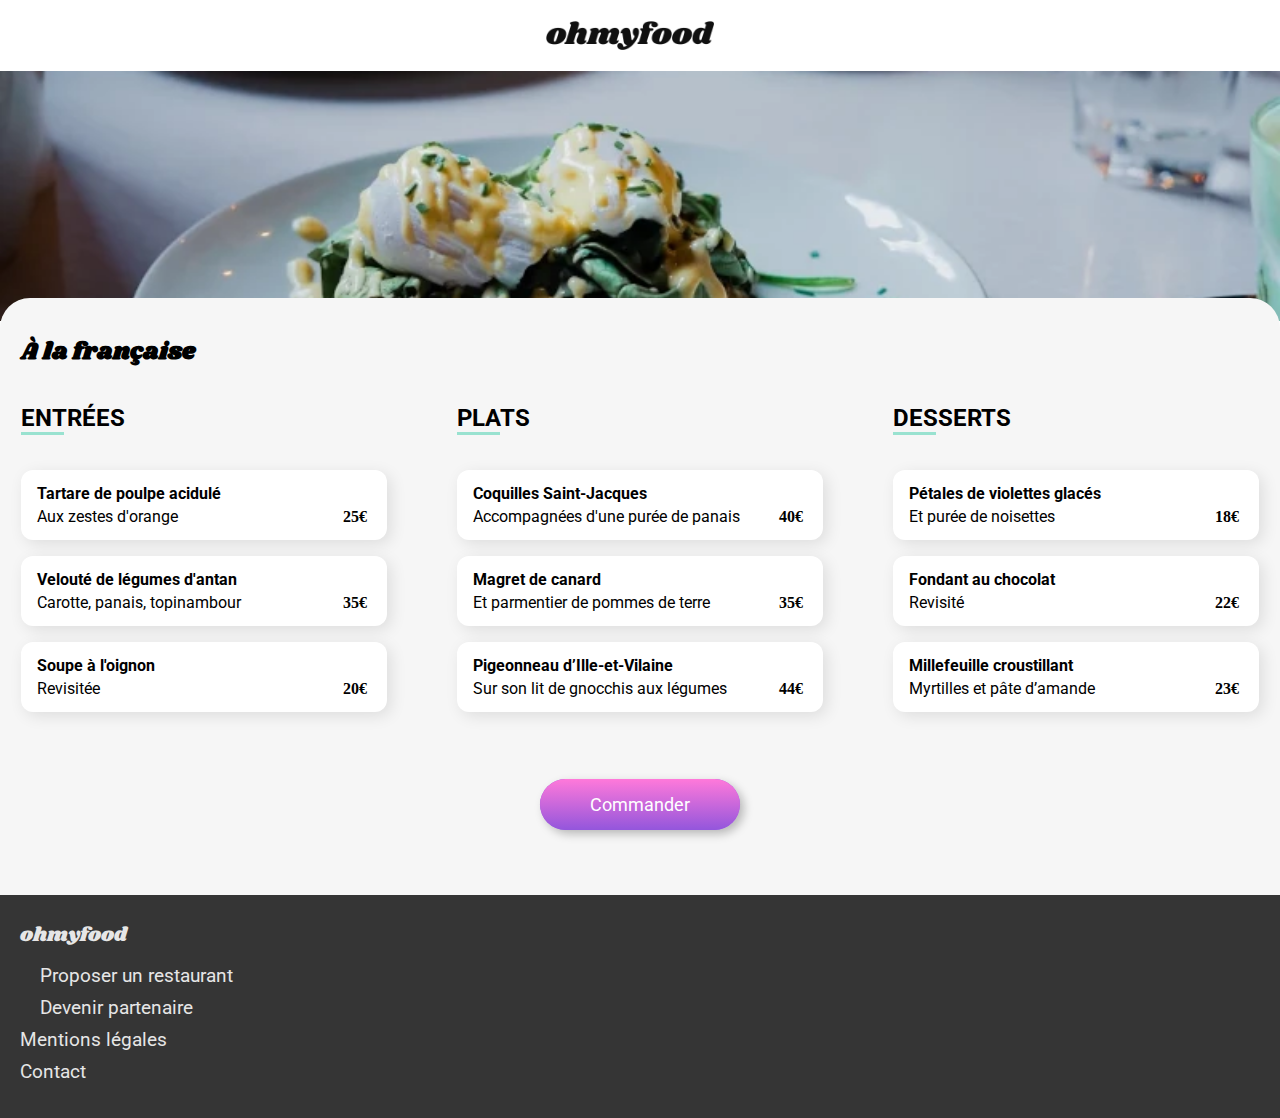
==== a-la-francaise.html @ 5141c2b6 "chgPERFORMANCE" ====
<!DOCTYPE html>
<html lang="fr">

<head>
    <meta charset="UTF-8">
    <meta name="viewport" content="width=device-width, initial-scale=1.0">
    <title>A la française</title>
    <link rel="stylesheet" href="./public/css/style.css">
    <link rel="stylesheet" href="https://use.fontawesome.com/releases/v5.15.2/css/all.css"
        integrity="sha384-vSIIfh2YWi9wW0r9iZe7RJPrKwp6bG+s9QZMoITbCckVJqGCCRhc+ccxNcdpHuYu" crossorigin="anonymous">
    <link rel="preconnect" href="https://fonts.gstatic.com">
    <link href="https://fonts.googleapis.com/css2?family=Shrikhand&display=swap" rel="stylesheet">
    <link rel="preconnect" href="https://fonts.gstatic.com">
    <link
        href="https://fonts.googleapis.com/css2?family=Roboto:ital,wght@0,100;0,300;0,400;0,500;0,700;0,900;1,100;1,300;1,400;1,500;1,700;1,900&display=swap"
        rel="stylesheet">
</head>

<body>
    <main class="container-all">
        <!-- Header -->
        <header>
            <div class="logo">
                <h1 class="pagtit" >À la française</h1>
                <img src="./public/img/logo/ohmyfood.png" title="Ohmyfood" alt="Logo Ohmyfood">
                <a href="./index.html" title="Retour à la page d'accueil">
                    <i class="fas fa-arrow-left"></i>
                </a>
            </div>
        </header>
        <!-- Photo du restaurant -->
        <div class="photo__restaurant">
            <img src="./public/img/restaurants/toa.webp" alt="La Palette du goût">
        </div>
        <!-- Carte du restaurant -->
        <section class="card">
            <h2 class="card__title">À la française<i class="far fa-heart"></i></h2>
            <div class="card__global">
                <div id="card__global__entrees">
                    <div class="entrees">
                        <h2>ENTRÉES</h2>
                    </div>
                    <div class="card__globalcontenu pl1">
                        <div class="card__globalcontenudish">
                            <div class="headermenu">
                                <h3>Tartare de poulpe acidulé</h3>
                                <h4>Aux zestes d'orange</h4>
                            </div>
                            <div class="card__price">25€</div>
                        </div>
                        <div class="card__globalcontenudishconfirmation">
                            <div class="circle">
                                <i class="fas fa-check"></i>
                            </div>
                        </div>
                    </div>
                    <div class="card__globalcontenu pl2">
                        <div class="card__globalcontenudish">
                            <div class="headermenu">
                                <h3>Velouté de légumes d'antan</h3>
                                <h4>Carotte, panais, topinambour</h4>
                            </div>
                            <div class="card__price">35€</div>
                        </div>
                        <div class="card__globalcontenudishconfirmation">
                            <div class="circle">
                                <i class="fas fa-check"></i>
                            </div>
                        </div>
                    </div>
                    <div class="card__globalcontenu pl3">
                        <div class="card__globalcontenudish">
                            <div class="headermenu">
                                <h3>Soupe à l'oignon</h3>
                                <h4>Revisitée</h4>
                            </div>
                            <div class="card__price">20€</div>
                        </div>
                        <div class="card__globalcontenudishconfirmation">
                            <div class="circle">
                                <i class="fas fa-check"></i>
                            </div>
                        </div>
                    </div>
                </div>
                <div class="card__global">
                    <div id="card__global__plats">
                        <div class="entrees">
                            <h2>PLATS</h2>
                        </div>
                        <div class="card__globalcontenu pl4">
                            <div class="card__globalcontenudish">
                                <div class="headermenu">
                                    <h3>Coquilles Saint-Jacques</h3>
                                    <h4>Accompagnées d'une purée de panais</h4>
                                </div>
                                <div class="card__price">40€</div>
                            </div>
                            <div class="card__globalcontenudishconfirmation">
                                <div class="circle">
                                    <i class="fas fa-check"></i>
                                </div>
                            </div>
                        </div>
                        <div class="card__globalcontenu pl5">
                            <div class="card__globalcontenudish">
                                <div class="headermenu">
                                    <h3>Magret de canard</h3>
                                    <h4>Et parmentier de pommes de terre</h4>
                                </div>
                                <div class="card__price">35€</div>
                            </div>
                            <div class="card__globalcontenudishconfirmation">
                                <div class="circle">
                                    <i class="fas fa-check"></i>
                                </div>
                            </div>
                        </div>
                        <div class="card__globalcontenu pl6">
                            <div class="card__globalcontenudish">
                                <div class="headermenu">
                                    <h3>Pigeonneau d’Ille-et-Vilaine</h3>
                                    <h4>Sur son lit de gnocchis aux légumes</h4>
                                </div>
                                <div class="card__price">44€</div>
                            </div>
                            <div class="card__globalcontenudishconfirmation">
                                <div class="circle">
                                    <i class="fas fa-check"></i>
                                </div>
                            </div>
                        </div>
                    </div>
                </div>
                <div class="card__global">
                    <div id="card__global__desserts">
                        <div class="entrees">
                            <h2>DESSERTS</h2>
                        </div>
                        <div class="card__globalcontenu pl7">
                            <div class="card__globalcontenudish">
                                <div class="headermenu">
                                    <h3>Pétales de violettes glacés</h3>
                                    <h4>Et purée de noisettes</h4>
                                </div>
                                <div class="card__price">18€</div>
                            </div>
                            <div class="card__globalcontenudishconfirmation">
                                <div class="circle">
                                    <i class="fas fa-check"></i>
                                </div>
                            </div>
                        </div>
                        <div class="card__globalcontenu pl8">
                            <div class="card__globalcontenudish">
                                <div class="headermenu">
                                    <h3>Fondant au chocolat</h3>
                                    <h4>Revisité</h4>
                                </div>
                                <div class="card__price">22€</div>
                            </div>
                            <div class="card__globalcontenudishconfirmation">
                                <div class="circle">
                                    <i class="fas fa-check"></i>
                                </div>
                            </div>
                        </div>
                        <div class="card__globalcontenu pl9">
                            <div class="card__globalcontenudish">
                                <div class="headermenu">
                                    <h3>Millefeuille croustillant</h3>
                                    <h4>Myrtilles et pâte d’amande</h4>
                                </div>
                                <div class="card__price">23€</div>
                            </div>
                            <div class="card__globalcontenudishconfirmation">
                                <div class="circle">
                                    <i class="fas fa-check"></i>
                                </div>
                            </div>
                        </div>
                    </div>
                </div>
            </div>
        </section>
        <!-- Bouton Commander  -->
        <div class="bouton__commander">
            <a class="bouton__commander--pink" href="#">Commander</a>
        </div>
        <!-- Footer -->
        <footer>
            <h3 class="footer__logo">ohmyfood</h3>
            <a href="#">
                <h3><i class="fas fa-utensils"></i>Proposer un restaurant</h3>
            </a>
            <a href="#">
                <h3><i class="fas fa-hands-helping"></i>Devenir partenaire</h3>
            </a>
            <a href="#">
                <h3>Mentions légales</h3>
            </a>
            <a href="mailto:contact@ohmyfood.com">
                <h3>Contact</h3>
            </a>
        </footer>

    </main>

</body>

</html>
---- public/css/style.css ----
@charset "UTF-8";
/*Base*/
* {
  padding: 0;
  margin: 0;
}
.presentation__discover{
  margin-top: 15px;
  margin-bottom: 15px;
}

a {
  text-decoration: none;
  color: black;
}

.container-all {
  max-width: 100%;
}

h2,
h3,
h4,
h5,
h6,
p {
  font-family: "Roboto", sans-serif;
}

body { 
  margin: 0;
  padding: 0;
  width: 100%;
}
.container-all {
  max-width: 100%;
}

.fas {
  margin-right: 20px;
}

h1 {
  color: #9356DC;
}

.pagtit {
  position: absolute;
  left: -9999px;
  top: auto;
  width: 1px;
  height: 1px;
  overflow: hidden;
}

.loader__circle {
  border: 10px solid #F3F3F3;
  border-top: 10px solid #9356DC;
  border-bottom: 10px solid #FF79DA;
  border-radius: 50%;
  width: 100px;
  height: 100px;
  animation: spin 3s linear forwards;
  /*Placement du loader au milieu de la page*/
  margin: auto;
  position: absolute;
  top: 0;
  left: 0;
  right: 0;
  bottom: 0;
}

/*Header*/
header {
  width: 100%;
  min-width: 320px;
  padding: 21px 0;
  margin: 0px;
}
.header {
  box-shadow: 0 1px 10px 0 rgba(0,0,0,0.5);
  margin-bottom: 5px;
}
header .logo {
  display: flex;
  justify-content: center;
  align-items: center;
  position: relative;
}
header .logo img {
  max-width: 168px;
}

.fa-arrow-left:before {
  position: absolute;
  left: 2rem;
  height: 2rem;
  width: 2rem;
  top: 50%;
  display: flex;
  align-items: center;
  justify-content: center;
  transform: translateY(-50%);
  font-size: 1.2rem;
  color: #000;
}
/*Loader*/
.loader {
  width: 100%;
  height: 100%;
  position: fixed;
  background-color: #FFF;
  left: 0;
  top: 0;
  z-index: 10000;
  animation: loader 4s forwards;
}

/*recherche ville*/
.proj-search {
  display: flex;
  justify-content: center;
  background-color: #eaeaea;
  padding: 20px 0;
  font-weight: bold;
  width: 100%;
}
.presentation {
  display: flex;
  flex-direction: column;
  text-align: center;
  background-color: #f6f6f6;
  padding: 40px 40px;
  margin-bottom: 50px;
}
.presentation__book {
  font-weight: bold;
  font-size: 25px;
}
.presentation__explore {
  padding: 0.75rem 1.5rem;
  border-radius: 30px;
  text-align: center;
  color: #FFF;
  font-weight: normal;
  font-size: 15px;
  font-family: "Roboto", sans-serif;
  margin: 0 auto;
  background-image: linear-gradient(#FF79DA, #9356DC);
  transition: background-color 250ms;
  box-shadow: 0.25rem 0.25rem 10px rgba(0, 0, 0, 0.25);
}
.presentation__explore:hover {
  opacity: 1.2;
  box-shadow: 0.5rem 0.5rem 20px rgba(0, 0, 0, 0.25);
}
/*Fonctionnement*/
.function__title {
  margin: 0 0 20px 22px;
}
.function {
  font-weight: bold;
  font-size: 15px;
  display: flex;
  flex-direction: row;
  flex-wrap: wrap;
  justify-content: space-between;
  padding: 0 15px;
}
.function h2 {
  margin: 0 0 30px 0;
}
.function__choice {
  margin: 0 20px 20px 40px;
  font-weight: bold;
  background-color: #ece5f6;
  padding: 30px 50px 30px 18px;
  margin-left: 20px;
  text-align: center;
  border-radius: 20px;
  position: relative;
  font-family: "Roboto", sans-serif;
  width: 300px;
  max-height: 78px;
}
.function__choice:hover {
  background-color: #f6f1fd;
}
.function__choice:hover .fas {
  color: #9356DC;
}
.function__choicenumber {
  width: 18px;
  height: 18px;
  padding: 4px 4px;
  border-radius: 50%;
  background-color: #9356DC;
  color: #FFF;
  position: absolute;
  top: 30%;
  left: -4%;
}

/*Restaurants*/
.restaurants {
  background-color: #f6f6f6;
}
.restaurants__container {
  display: flex;
  flex-direction: row;
  flex-wrap: wrap;
  justify-content: space-around;
}
.restaurants__title {
  padding: 50px 0 10px 22px;
}
.restaurants__card {
  background-color: white;
  box-shadow: rgba(0, 0, 0, 0.15) 0px 5px 15px 0px;
  border-radius: 20px;
  margin-bottom: 18px;
  position: relative;
  max-width: 280px;
  min-width: 280px;
  transform: scale(1);
    transition-property: transform;
    transition-duration: 400ms;
}
.restaurants__card:hover {
  opacity: 0.8;
  box-shadow: #9356DC 0px 7px 29px 0px;
  transform: scale(1.10);
}

.restaurants__card img {
  width: 100%;
  max-height: 175px;
  border-top-left-radius: 20px;
  border-top-right-radius: 20px;
  object-fit: cover;
}
.restaurants__card .restaurants__cardcontent {
  padding: 19px 11px;
  position: relative;
  display: flex;
}
.restaurants__card .restaurants__cardcontent h3 {
  margin-bottom: 6px;
}
.restaurants__card .restaurants__cardcontent .restaurants_cardcontentname {
  position: relative;
}
.restaurants__card .restaurants__cardcontent .heart {
  position: absolute;
  right: 10px;
  top: 10px;
  font-size: 1.6em;
  z-index: 100;
  cursor: pointer;
  font-weight: 100;
}  
.fa-heart:hover:before{
  transition: all .8s ease-in-out;
  -webkit-background-clip: text;
  background-clip: text;
  font-weight: 900;
  background-image: linear-gradient(#FF79DA, #9356DC);
  -webkit-text-fill-color: transparent;
}
.restaurants .btn-new-clignote{
  background-color: #99E2D0;
  color: #269717;
  padding: 0.5rem;
  border-radius: 0.125rem;
  position: absolute;
  top: 1rem;
  right: 0.75rem;
  animation-duration: .8s;
  animation-name: clignoter;
  animation-iteration-count: infinite;
  transition: none;
}
/*Bannière*/
.photo__restaurant img {
  width: 100%;
  max-height: 250px;
  object-fit: cover;
}

/*Carte restaurant*/
.card__title {
  font-family: "Shrikhand", cursive;
  max-width: 322px;
}
.fa-heart:before {
  margin-left: 20px;
}

.card {
  background-color: #F6F6F6;
  padding: 36px 21px;
  margin-top: -27px;
  border-top-left-radius: 30px;
  border-top-right-radius: 30px;
  position: relative;
  z-index: 1;
}
.card .far {
  align-self: flex-end;
}
.card h2 {
  margin-bottom: 35px;
}

.entrees {
  margin-bottom: 27px;
}
.entrees h2::after {
  content: "";
  display: block;
  width: 43px;
  height: 3px;
  background: #99E2D0;
}

/* #card__global__entrees {
  animation-delay: 3s;
  animation: fadein 9s;
  animation: SlideUp 3s ease-in-out;
}
#card__global__plats {
  animation-delay: 6s;
  animation: fadein 12s;
  animation: SlideUp 3.5s ease-in-out;
}
#card__global__desserts {
  animation-delay: 9s;
  animation: fadein 15s;
  animation: SlideUp 4s ease-in-out;
} */

.pl1 {
  animation: animplat 0.5s 0.2s ease-in-out both;
}

.pl2 {
  animation: animplat 0.5s 0.4s ease-in-out both;
}

.pl3 {
  animation: animplat 0.5s 0.6s ease-in-out both;
}

.pl4 {
  animation: animplat 0.5s 0.8s ease-in-out both;
}

.pl5 {
  animation: animplat 0.5s 1s ease-in-out both;
}

.pl6 {
  animation: animplat 0.5s 1.2s ease-in-out both;
}

.pl7 {
  animation: animplat 0.5s 1.4s ease-in-out both;
}

.pl8 {
  animation: animplat 0.5s 1.6s ease-in-out both;
}

.pl9 {
  animation: animplat 0.5s 1.8s ease-in-out both;
}

.pl10 {
  animation: animplat 0.5s 2s ease-in-out both;
}
.pl11 {
  animation: animplat 0.5s 2.2s ease-in-out both;  
}
.card__global__entrees h2,
.card__global__plats h2,
.card__global__desserts h2 {
  font-weight: normal;
  font-size: 20px;
}
.card__globalcontenu {
  background-color: #FFF;
  max-width: 350px;
  height: 70px;
  box-shadow: 0.25rem 0.25rem 1rem rgba(0, 0, 0, 0.1);
  padding: 0 0 0 16px;
  border-radius: 0.75rem;
  margin: 1rem 0;
  display: flex;
  justify-content: space-between;
  overflow: hidden;
}
.card__globalcontenudish {
  width: 350px;
  padding: 14px 0;
  border-radius: 0.75rem;
  display: flex;
  justify-content: space-between;
}
.card__globalcontenudish h3,
.card__globalcontenudish h4 {
  font-size: 16px;
}

.card__globalcontenu:hover .card__globalcontenudishconfirmation {
  margin-right: 0px;
  min-width: 4rem;
  transition: margin-right 0.5s;
}
.card__globalcontenu:hover .headermenu {
  white-space: nowrap;
  text-overflow: ellipsis;
}
.card__globalcontenu:hover .headermenu h3,
.card__globalcontenu:hover .headermenu h4 {
  text-overflow: ellipsis;
  white-space: nowrap;
  overflow: hidden;
}

.card__globalcontenu:hover .circle {
  transform: rotate(360deg);
}
.card__globalcontenudishconfirmation {
  background-color: #99E2D0;
  min-width: 4rem;
  display: flex;
  align-items: center;
  justify-content: center;
  margin-right: -64px;
}
.circle {
  width: 1.6rem;
  height: 1.6rem;
  border-radius: 100px;
  background: #FFF;
  color: #99E2D0;
  display: flex;
  align-items: center;
  align-self: center;
  align-content: center;
  transition: transform 0.5s;
}
.circle .fas {
  margin-left: 4px;
}
.center {
  text-align: center;
}
.card__price {
  display: flex;
  justify-content: flex-end;
  align-items: flex-end;
  align-self: flex-end;
  font-weight: bold;
  margin-right: 20px;
  width: 25%;
}
.headermenu {
  width: 230px;
  display: flex;
  flex-direction: column;
  justify-content: space-between;
  text-overflow: ellipsis;
}
.headermenu h3 {
  text-overflow: ellipsis;
  white-space: nowrap;
}
.headermenu h4 {
  font-weight: normal;
  text-overflow: ellipsis;
  white-space: nowrap;
}

/*Bouton Commander*/
.bouton__commander {
  padding: 30px 0 80px 0;
  text-align: center;
  background-color: #F6F6F6;
}
.bouton__commander--pink {
  background-color: #9356DC;
  padding: 15px 50px;
  border-radius: 30px;
  text-align: center;
  font-family: "Roboto", sans-serif;
  color: #FFF;
  font-weight: normal;
  font-size: 18px;
  margin: 0 auto;
  background-image: linear-gradient(#FF79DA, #9356DC);
  transition: background-color 250ms;
  box-shadow: 0.25rem 0.25rem 10px rgba(0, 0, 0, 0.25);
}
.bouton__commander--pink:hover {
  opacity: 0.8;
  box-shadow: 1rem 1rem 20px rgba(0, 0, 0, 0.25);
}

/*Footer*/
footer {
  background-color: #353535;
  color: #FFF;
  display: flex;
  flex-direction: column;
  justify-content: space-between;
  padding: 25px 0px;
  max-width: 100%;
  min-width: 320px;
}
footer h3 {
  margin: 0 0 10px 20px;
  color: #e6e6e6;
  font-weight: normal;
}
footer a {
  text-decoration: none;
}
footer a:hover {
  text-decoration: underline;
  color: #FFF;
}
footer .footer__logo {
  font-family: "Shrikhand", cursive;
  font-weight: normal;
  font-size: 20px;
  margin-bottom: 15px;
}

/*Animations/
/*Animation loader*/
@keyframes loader {
  0% {
    opacity: 1;
  }
  100% {
    opacity: 0;
    z-index: -10;
  }
}
/*Animation du loader circle*/
@keyframes spin {
  0% {
    transform: rotate(0deg);
    opacity: 1;
  }
  100% {
    transform: rotate(360deg);
    opacity: 0;
  }
}
/*Animation du menu ds pages*/
@keyframes fadein {
  from {
      opacity:0;
  }
  to {
      opacity:1;
  }
}

@keyframes clignoter {
  0%   { opacity:1; }
  40%   {opacity:0; }
  100% { opacity:1; }
}
@keyframes animplat{
0%{
  transform: translateY(30px);
  opacity: 0; 
}
100%{
  transform: translateY(0px);
  opacity: 1;
}
}

/*@media screen*/
@media screen and (max-width: 280px) {
  .function__choice {
    width: 180px;      
    } 
}
@media screen and (max-width: 375px) {
  .restaurants__card {
    max-width: 390px;
    min-width: 340px;
  }
  .function__choice {
    width: 250px;      
    }
}
@media screen and (max-width: 405px) {
  .card__globalcontenu:hover .headermenu {
    max-width: 130px;
  }
}
@media screen and (min-width: 320px) and (max-width: 425px) {
  .card__globalcontenudish h3,
  .card__globalcontenudish h4 {
    text-overflow: ellipsis;
    white-space: nowrap;
    overflow: hidden;
  }
}
  
@media screen and (min-width: 650px) {
  .restaurants__card {
    margin-right: 25px;
  }
}
@media screen and (max-width: 768px) {
  .function {
    justify-content: center;
    align-items: center;
    flex-direction: column}  
}
@media screen and (min-width: 1800px) {
  .container-all {
    max-width: 100%;
    margin: auto;
  }
}
@media screen and (min-width: 1024px) {
  .card__global {
    display: flex;
    flex-wrap: wrap;
    justify-content: space-between;
  }
}
@media screen and (min-width: 400px) and (max-width: 1024px) {
  .card__globalcontenu {
    max-width: none;
  }
}
@media screen and (min-width: 1140px) {
  .card__global__entrees {
    margin-right: 10px;
  }
}
@media screen and (min-width: 1142px) {
  .card__global__plats {
    margin-right: 10px;
  }
}
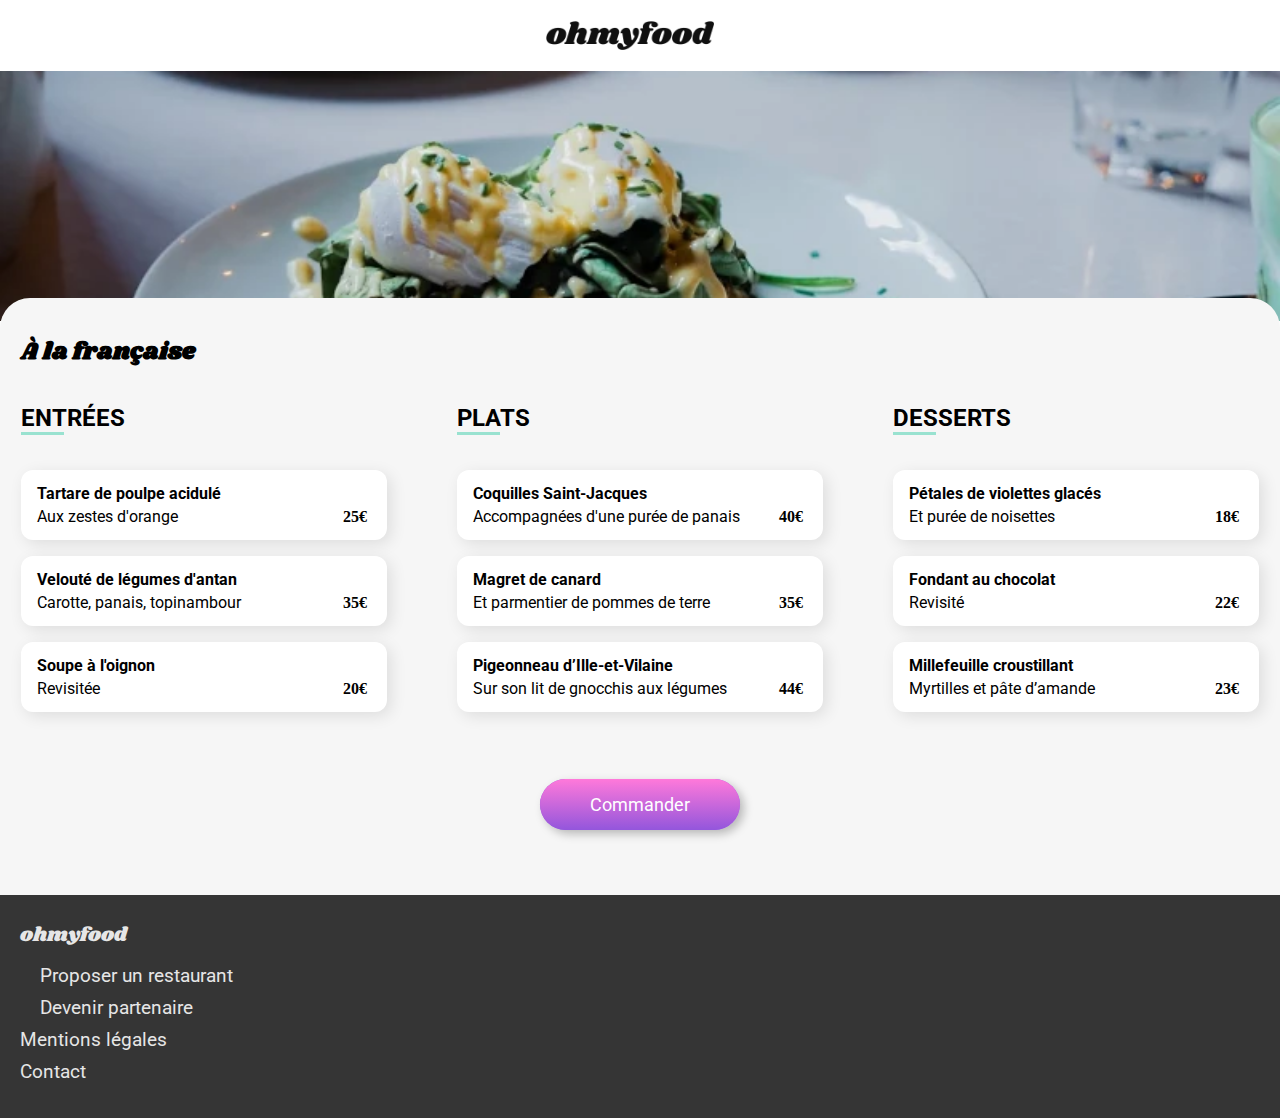
==== commit 9ca5d09f: "jpg/png>webp" ====
--- a/a-la-francaise.html
+++ b/a-la-francaise.html
@@ -11,9 +11,8 @@
     <link rel="preconnect" href="https://fonts.gstatic.com">
     <link href="https://fonts.googleapis.com/css2?family=Shrikhand&display=swap" rel="stylesheet">
     <link rel="preconnect" href="https://fonts.gstatic.com">
-    <link
-        href="https://fonts.googleapis.com/css2?family=Roboto:ital,wght@0,100;0,300;0,400;0,500;0,700;0,900;1,100;1,300;1,400;1,500;1,700;1,900&display=swap"
-        rel="stylesheet">
+    <link href="https://fonts.googleapis.com/css2?family=Roboto:ital,wght@0,100;0,300;0,400;0,500;0,700;0,900;1,100;1,300;1,400;1,500;1,700;1,900&display=swap"
+    rel="stylesheet">
 </head>
 
 <body>
@@ -22,7 +21,7 @@
         <header>
             <div class="logo">
                 <h1 class="pagtit" >À la française</h1>
-                <img src="./public/img/logo/ohmyfood.png" title="Ohmyfood" alt="Logo Ohmyfood">
+                <img src="./public/img/logo/ohmyfood.webp" title="Ohmyfood" alt="Logo Ohmyfood">
                 <a href="./index.html" title="Retour à la page d'accueil">
                     <i class="fas fa-arrow-left"></i>
                 </a>
@@ -30,7 +29,7 @@
         </header>
         <!-- Photo du restaurant -->
         <div class="photo__restaurant">
-            <img src="./public/img/restaurants/toa.webp" alt="La Palette du goût">
+            <img src="./public/img/restaurants/toa.webp" alt="A la francaise" loading="lazy" width="800" height="533">
         </div>
         <!-- Carte du restaurant -->
         <section class="card">
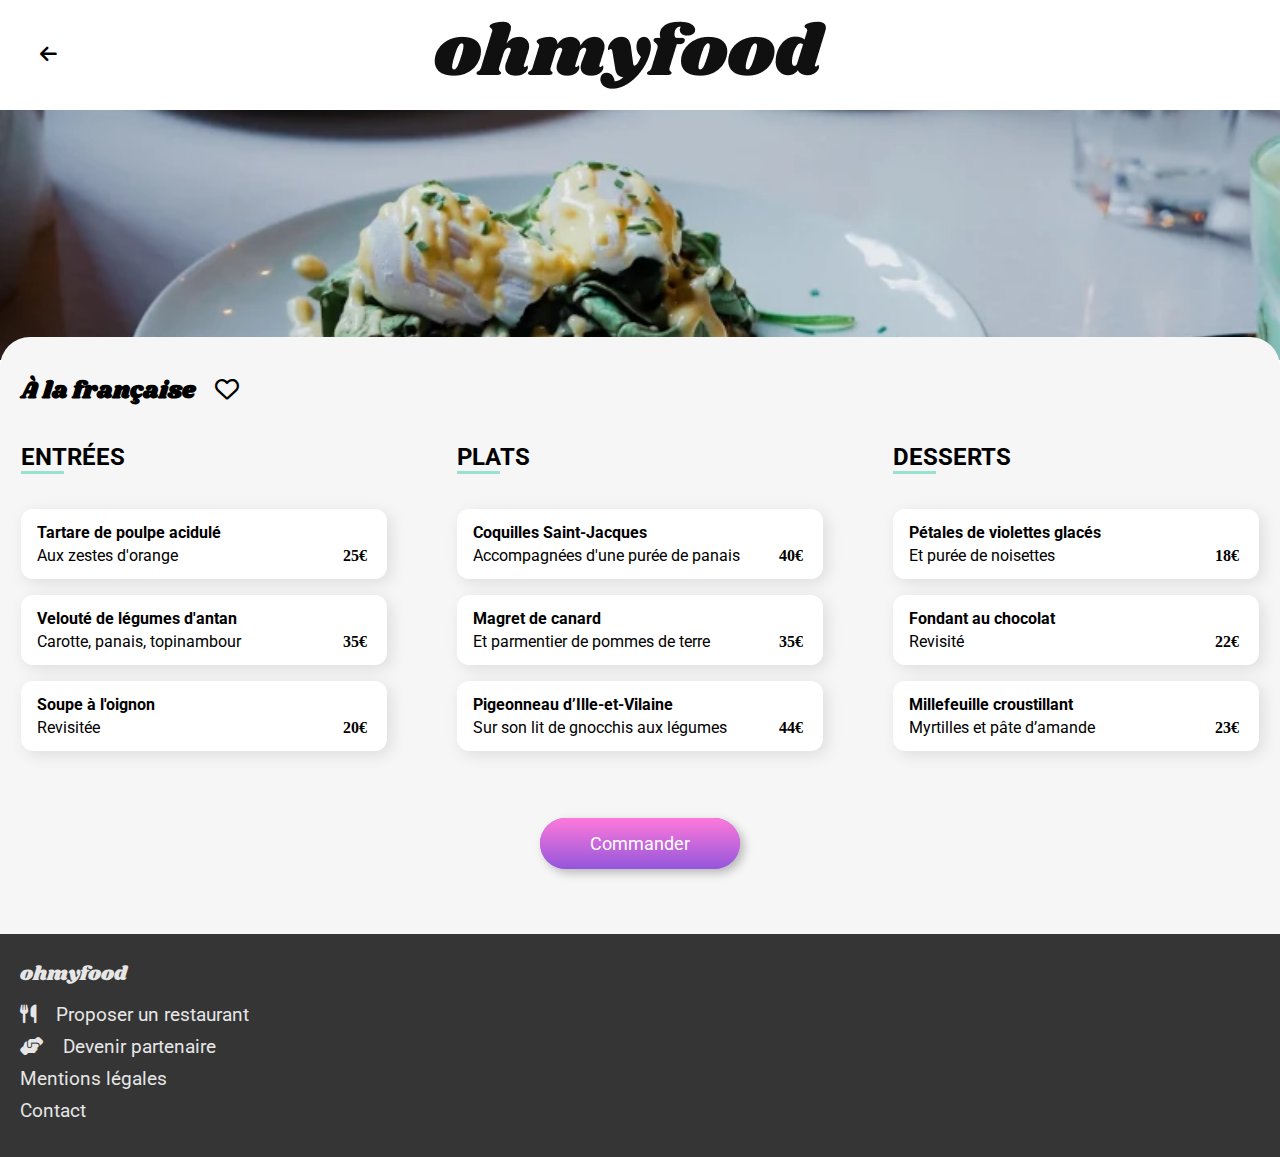
==== commit d5b8ced5: "amelrtn pref" ====
--- a/a-la-francaise.html
+++ b/a-la-francaise.html
@@ -5,9 +5,11 @@
     <meta charset="UTF-8">
     <meta name="viewport" content="width=device-width, initial-scale=1.0">
     <title>A la française</title>
+    <meta name="description" content="les choix du restaurant A la francaise">
     <link rel="stylesheet" href="./public/css/style.css">
     <link rel="stylesheet" href="https://use.fontawesome.com/releases/v5.15.2/css/all.css"
         integrity="sha384-vSIIfh2YWi9wW0r9iZe7RJPrKwp6bG+s9QZMoITbCckVJqGCCRhc+ccxNcdpHuYu" crossorigin="anonymous">
+    <link rel="stylesheet" href="https://cdnjs.cloudflare.com/ajax/libs/font-awesome/6.1.0/css/all.min.css">
     <link rel="preconnect" href="https://fonts.gstatic.com">
     <link href="https://fonts.googleapis.com/css2?family=Shrikhand&display=swap" rel="stylesheet">
     <link rel="preconnect" href="https://fonts.gstatic.com">
--- a/public/css/style.css
+++ b/public/css/style.css
@@ -1,4 +1,16 @@
 @charset "UTF-8";
+/*Animation du loader circle*/
+@keyframes spin {
+  0% {
+    transform: rotate(0deg);
+    opacity: 1;
+  }
+  100% {
+    transform: rotate(360deg);
+    opacity: 0;
+  }
+}
+
 /*Base*/
 * {
   padding: 0;
@@ -87,9 +99,7 @@
   align-items: center;
   position: relative;
 }
-header .logo img {
-  max-width: 168px;
-}
+
 
 .fa-arrow-left:before {
   position: absolute;
@@ -200,7 +210,6 @@
   top: 30%;
   left: -4%;
 }
-
 /*Restaurants*/
 .restaurants {
   background-color: #f6f6f6;
@@ -210,6 +219,8 @@
   flex-direction: row;
   flex-wrap: wrap;
   justify-content: space-around;
+  flex-basis: 300px; 
+  margin: 10px;
 }
 .restaurants__title {
   padding: 50px 0 10px 22px;
@@ -542,23 +553,14 @@
 @keyframes loader {
   0% {
     opacity: 1;
+    z-index: 10000;
   }
   100% {
     opacity: 0;
     z-index: -10;
   }
 }
-/*Animation du loader circle*/
-@keyframes spin {
-  0% {
-    transform: rotate(0deg);
-    opacity: 1;
-  }
-  100% {
-    transform: rotate(360deg);
-    opacity: 0;
-  }
-}
+
 /*Animation du menu ds pages*/
 @keyframes fadein {
   from {
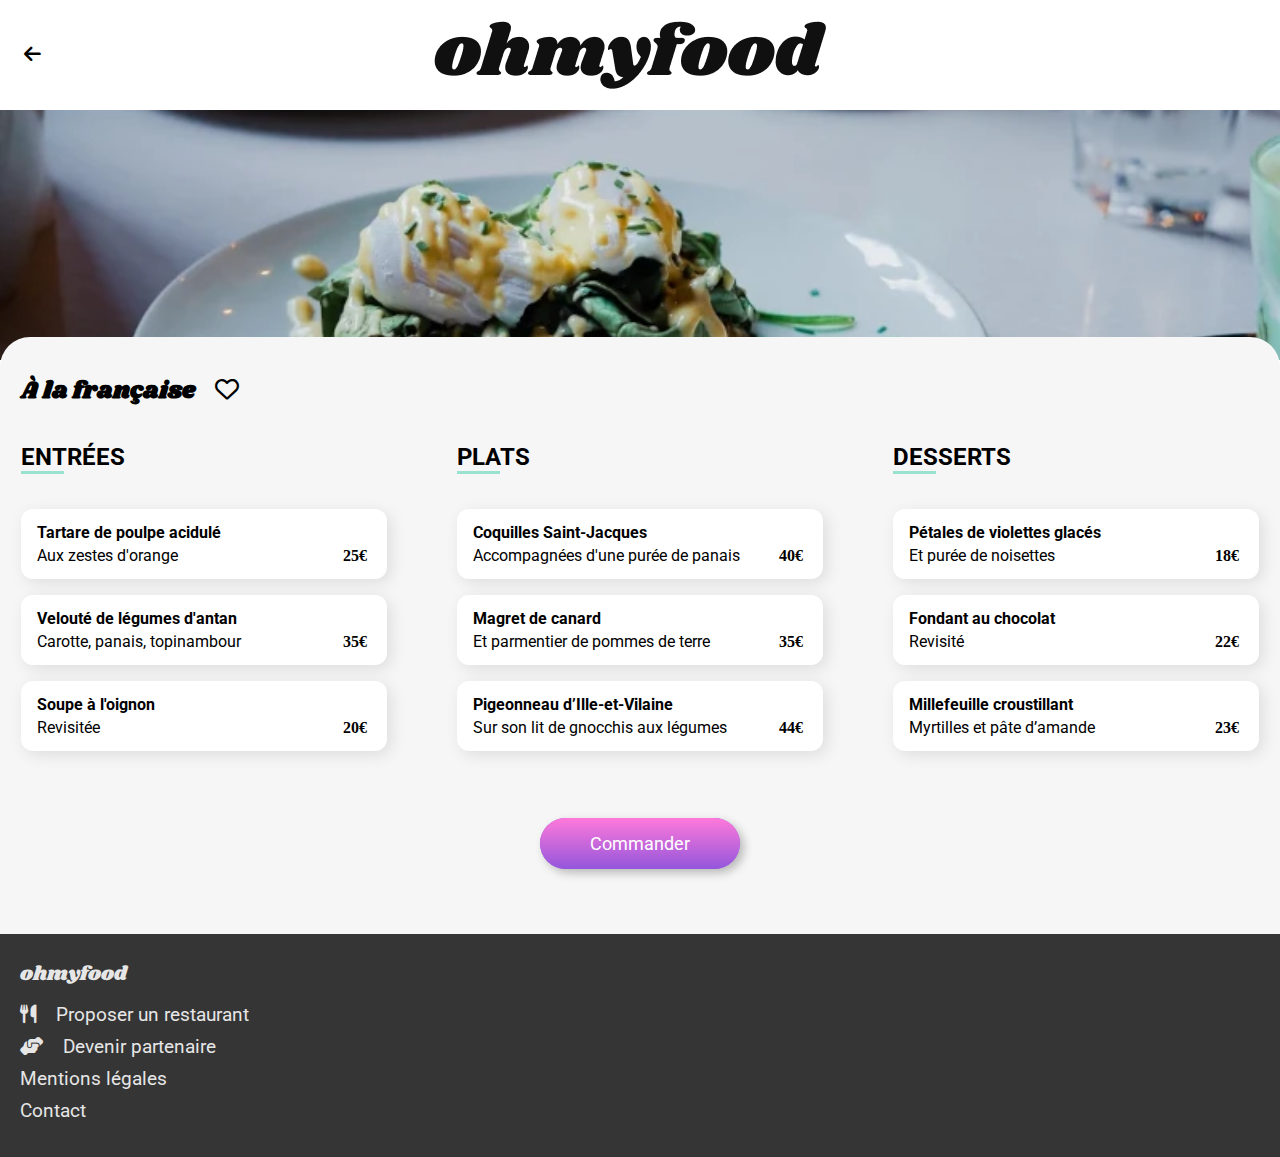
==== commit 058d19b2: "<i> --> <span>" ====
--- a/a-la-francaise.html
+++ b/a-la-francaise.html
@@ -25,7 +25,7 @@
                 <h1 class="pagtit" >À la française</h1>
                 <img src="./public/img/logo/ohmyfood.webp" title="Ohmyfood" alt="Logo Ohmyfood">
                 <a href="./index.html" title="Retour à la page d'accueil">
-                    <i class="fas fa-arrow-left"></i>
+                    <span class="fas fa-arrow-left"></span>
                 </a>
             </div>
         </header>
@@ -35,7 +35,7 @@
         </div>
         <!-- Carte du restaurant -->
         <section class="card">
-            <h2 class="card__title">À la française<i class="far fa-heart"></i></h2>
+            <h2 class="card__title">À la française<span class="far fa-heart"></span></h2>
             <div class="card__global">
                 <div id="card__global__entrees">
                     <div class="entrees">
@@ -51,7 +51,7 @@
                         </div>
                         <div class="card__globalcontenudishconfirmation">
                             <div class="circle">
-                                <i class="fas fa-check"></i>
+                                <span class="fas fa-check"></span>
                             </div>
                         </div>
                     </div>
@@ -65,7 +65,7 @@
                         </div>
                         <div class="card__globalcontenudishconfirmation">
                             <div class="circle">
-                                <i class="fas fa-check"></i>
+                                <span class="fas fa-check"></span>
                             </div>
                         </div>
                     </div>
@@ -79,7 +79,7 @@
                         </div>
                         <div class="card__globalcontenudishconfirmation">
                             <div class="circle">
-                                <i class="fas fa-check"></i>
+                                <span class="fas fa-check"></span>
                             </div>
                         </div>
                     </div>
@@ -99,7 +99,7 @@
                             </div>
                             <div class="card__globalcontenudishconfirmation">
                                 <div class="circle">
-                                    <i class="fas fa-check"></i>
+                                    <span class="fas fa-check"></span>
                                 </div>
                             </div>
                         </div>
@@ -113,7 +113,7 @@
                             </div>
                             <div class="card__globalcontenudishconfirmation">
                                 <div class="circle">
-                                    <i class="fas fa-check"></i>
+                                    <span class="fas fa-check"></span>
                                 </div>
                             </div>
                         </div>
@@ -127,7 +127,7 @@
                             </div>
                             <div class="card__globalcontenudishconfirmation">
                                 <div class="circle">
-                                    <i class="fas fa-check"></i>
+                                    <span class="fas fa-check"></span>
                                 </div>
                             </div>
                         </div>
@@ -148,7 +148,7 @@
                             </div>
                             <div class="card__globalcontenudishconfirmation">
                                 <div class="circle">
-                                    <i class="fas fa-check"></i>
+                                    <span class="fas fa-check"></span>
                                 </div>
                             </div>
                         </div>
@@ -162,7 +162,7 @@
                             </div>
                             <div class="card__globalcontenudishconfirmation">
                                 <div class="circle">
-                                    <i class="fas fa-check"></i>
+                                    <span class="fas fa-check"></span>
                                 </div>
                             </div>
                         </div>
@@ -176,7 +176,7 @@
                             </div>
                             <div class="card__globalcontenudishconfirmation">
                                 <div class="circle">
-                                    <i class="fas fa-check"></i>
+                                    <span class="fas fa-check"></span>
                                 </div>
                             </div>
                         </div>
@@ -192,10 +192,10 @@
         <footer>
             <h3 class="footer__logo">ohmyfood</h3>
             <a href="#">
-                <h3><i class="fas fa-utensils"></i>Proposer un restaurant</h3>
+                <h3><span class="fas fa-utensils"></span>Proposer un restaurant</h3>
             </a>
             <a href="#">
-                <h3><i class="fas fa-hands-helping"></i>Devenir partenaire</h3>
+                <h3><span class="fas fa-hands-helping"></span>Devenir partenaire</h3>
             </a>
             <a href="#">
                 <h3>Mentions légales</h3>
@@ -204,9 +204,6 @@
                 <h3>Contact</h3>
             </a>
         </footer>
-
     </main>
-
 </body>
-
 </html>--- a/public/css/style.css
+++ b/public/css/style.css
@@ -27,7 +27,7 @@
 }
 
 .container-all {
-  max-width: 100%;
+  width: 100%;
 }
 
 h2,
@@ -85,7 +85,6 @@
 /*Header*/
 header {
   width: 100%;
-  min-width: 320px;
   padding: 21px 0;
   margin: 0px;
 }
@@ -98,6 +97,8 @@
   justify-content: center;
   align-items: center;
   position: relative;
+  max-width: 100%;
+  height: auto;
 }
 
 
@@ -113,6 +114,46 @@
   transform: translateY(-50%);
   font-size: 1.2rem;
   color: #000;
+}
+
+.dropdown-menu {
+  position: absolute;
+  top: 10px; /* Ajustez la position verticale selon vos besoins */
+  right: 10px; /* Ajustez la position horizontale selon vos besoins */
+  background-color: #e08df5;
+  border: 1px solid black;
+  border-radius: 10px;
+  padding: 10px;
+  z-index: 100;
+  margin-top: 40px;
+}
+.dropdown-menu ul {
+  list-style: none; /* Supprime les puces de liste */
+  padding: 0;
+  font-weight: bold;
+  margin-bottom: 3px;
+}
+
+.dropdown-menu li{
+  margin-bottom: 3px;
+}
+.hidden {
+  display: none;
+}
+
+.hamburger-menu {
+  position: absolute; /* Position absolue pour contrôler la position par rapport au parent */
+  top: 10px; /* Ajustez la position verticale selon vos besoins */
+  right: 10px; /* Ajustez la position horizontale selon vos besoins */
+  z-index: 1000; /* Ajustez le z-index pour contrôler l'empilement au-dessus des autres éléments */
+  cursor: pointer;
+}
+
+.bar {
+  width: 30px;
+  height: 6px;
+  background-color: black;
+  margin: 6px 0;
 }
 /*Loader*/
 .loader {
@@ -170,6 +211,7 @@
 }
 .function {
   font-weight: bold;
+  width: 100%;
   font-size: 15px;
   display: flex;
   flex-direction: row;
@@ -184,13 +226,13 @@
   margin: 0 20px 20px 40px;
   font-weight: bold;
   background-color: #ece5f6;
-  padding: 30px 50px 30px 18px;
-  margin-left: 20px;
+  padding: 20px;
+  margin-left: 10px;
   text-align: center;
   border-radius: 20px;
   position: relative;
   font-family: "Roboto", sans-serif;
-  width: 300px;
+  width: 250px;
   max-height: 78px;
 }
 .function__choice:hover {
@@ -221,6 +263,7 @@
   justify-content: space-around;
   flex-basis: 300px; 
   margin: 10px;
+  width: 100%;
 }
 .restaurants__title {
   padding: 50px 0 10px 22px;
@@ -231,11 +274,9 @@
   border-radius: 20px;
   margin-bottom: 18px;
   position: relative;
-  max-width: 280px;
-  min-width: 280px;
   transform: scale(1);
-    transition-property: transform;
-    transition-duration: 400ms;
+  transition-property: transform;
+  transition-duration: 400ms;
 }
 .restaurants__card:hover {
   opacity: 0.8;
@@ -291,6 +332,28 @@
   animation-iteration-count: infinite;
   transition: none;
 }
+.button1 {
+  background-color: #9356DC; /* Couleur de fond du bouton */
+  color: #fff; /* Couleur du texte */
+  padding: 5px 5px; /* Espacement interne pour le bouton */
+  border: none; /* Supprimer la bordure */
+  border-radius: 5px; /* Coins arrondis */
+  text-decoration: none; /* Supprimer la soulignement du lien */
+  display: inline-block; /* Afficher en tant que bloc en ligne */
+  cursor: pointer; /* Curseur de type main pour indiquer que c'est cliquable */
+  text-align: center; /* Centrer le texte */
+  line-height: 20px; /* Centrer verticalement le texte */
+  width: 100px; /* Ajuster la largeur selon vos préférences */
+  margin: 0 auto;
+}
+.button1:hover {
+  background-color: #FF79DA; /* Couleur de fond au survol */
+}
+.center-button {
+  display: block;
+  margin: 0 auto; /* Centrer horizontalement */
+}
+
 /*Bannière*/
 .photo__restaurant img {
   width: 100%;
@@ -595,8 +658,8 @@
 }
 @media screen and (max-width: 375px) {
   .restaurants__card {
-    max-width: 390px;
-    min-width: 340px;
+    margin-left: 10px;
+    margin-right: 10px;
   }
   .function__choice {
     width: 250px;      
@@ -614,8 +677,7 @@
     white-space: nowrap;
     overflow: hidden;
   }
-}
-  
+}  
 @media screen and (min-width: 650px) {
   .restaurants__card {
     margin-right: 25px;
@@ -625,8 +687,22 @@
   .function {
     justify-content: center;
     align-items: center;
-    flex-direction: column}  
-}
+    flex-direction: column}    
+}
+  .logo img {
+  max-width: 60%;
+  height: auto;
+}
+.fa-arrow-left:before {
+  left: 1rem; /* Vous pouvez ajuster la valeur en fonction de vos besoins */
+}
+  .function__choice {
+  display: flex;
+  align-items: center; /* Pour centrer verticalement le contenu */
+}
+  .restaurants__card {
+    justify-content: center;
+  }
 @media screen and (min-width: 1800px) {
   .container-all {
     max-width: 100%;
